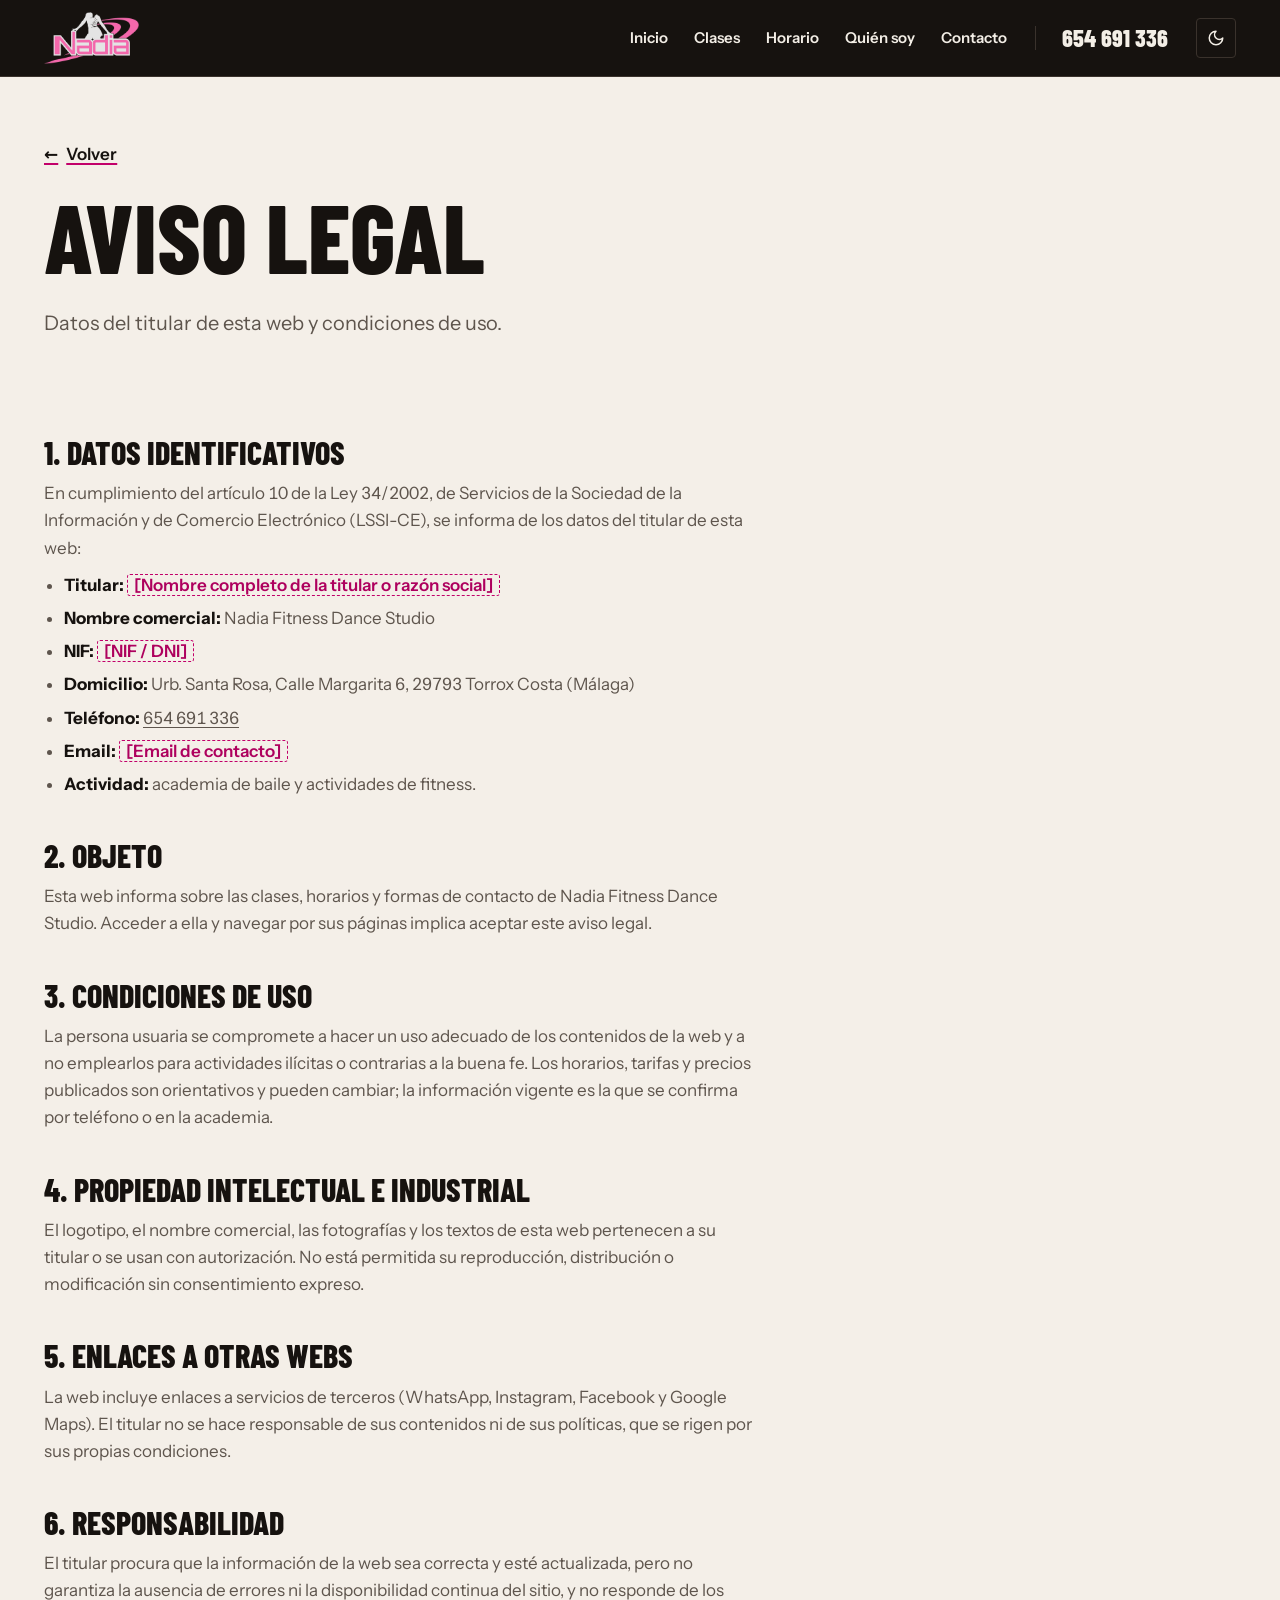
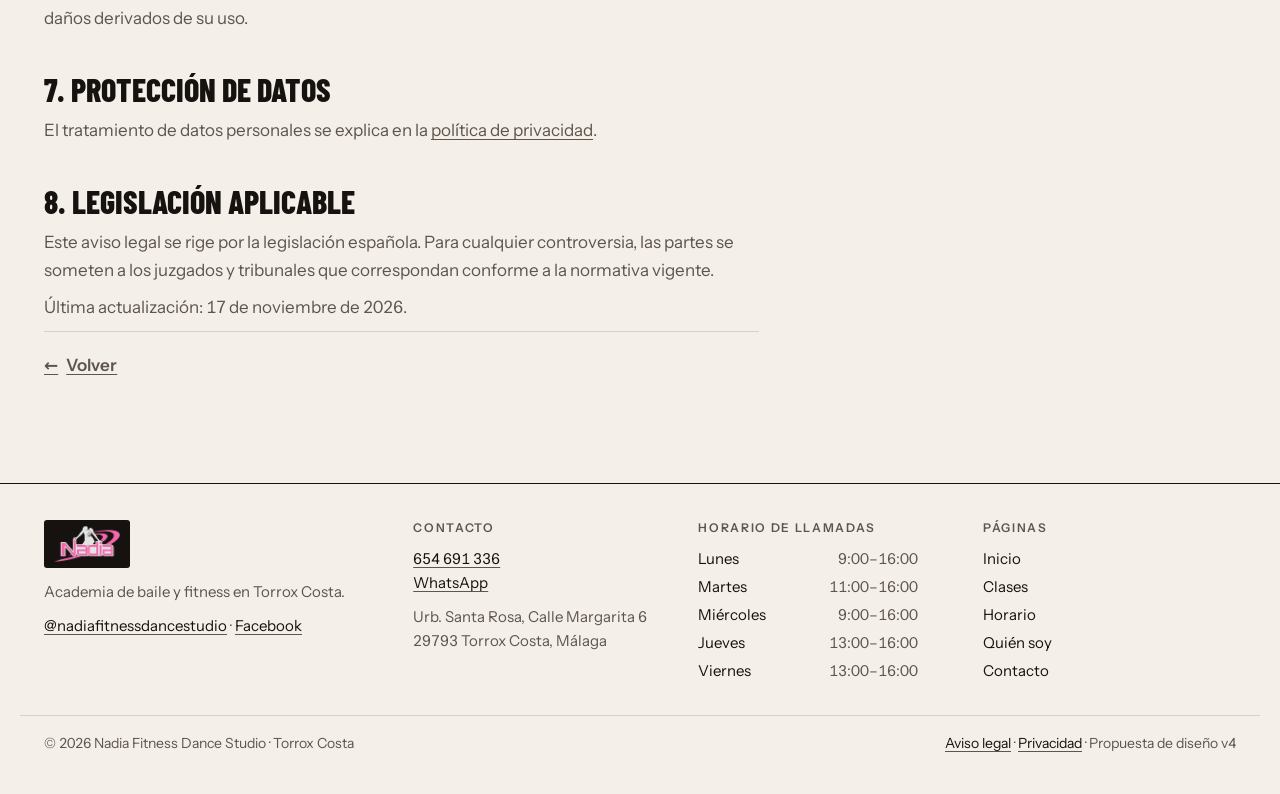
==== aviso-legal/index.html @ 23731dae "v4: consolidated design from everything learnt in v1-v3 - v2's programme direction + v1's brand ener" ====
<!doctype html>
<html lang="es">
<head>
<meta charset="utf-8">
<meta name="viewport" content="width=device-width, initial-scale=1">
<title>Aviso legal · Nadia Fitness Dance Studio</title>
<meta name="description" content="Datos del titular de esta web y condiciones de uso.">
<!-- Design proposal v4: remove this line when it replaces the live site -->
<meta name="robots" content="noindex">
<link rel="canonical" href="https://negimaru.github.io/nadia-fitness-v4/aviso-legal/">
<meta property="og:url" content="https://negimaru.github.io/nadia-fitness-v4/aviso-legal/">
<meta property="og:type" content="website">
<meta property="og:locale" content="es_ES">
<meta property="og:site_name" content="Nadia Fitness Dance Studio">
<meta property="og:title" content="Aviso legal · Nadia Fitness Dance Studio">
<meta property="og:description" content="Datos del titular de esta web y condiciones de uso.">
<meta property="og:image" content="https://negimaru.github.io/nadia-fitness-v4/assets/img/og-nadia-fitness.jpg">
<meta property="og:image:width" content="1200">
<meta property="og:image:height" content="630">
<meta property="og:image:alt" content="Logotipo de Nadia Fitness Dance Studio sobre bailarines">
<meta name="twitter:card" content="summary_large_image">
<meta name="theme-color" content="#16120F">
<link rel="icon" href="../assets/img/favicon.svg?v=2" type="image/svg+xml">
<link rel="apple-touch-icon" href="../assets/img/apple-touch-icon.png">
<link rel="manifest" href="../site.webmanifest">
<script>document.documentElement.classList.add("js");try{var t=localStorage.getItem("nf4-theme");if(t)document.documentElement.setAttribute("data-theme",t)}catch(e){}</script>
<link rel="preload" href="../assets/fonts/barlow-condensed-800-normal-latin.woff2" as="font" type="font/woff2" crossorigin>
<link rel="preload" href="../assets/fonts/instrument-sans-normal-latin.woff2" as="font" type="font/woff2" crossorigin>
<link rel="stylesheet" href="../assets/css/fonts.css?v=1">
<link rel="stylesheet" href="../assets/css/site.css?v=2">
<script type="application/ld+json">{"@context": "https://schema.org", "@type": "SportsActivityLocation", "name": "Nadia Fitness Dance Studio", "description": "Academia de baile y fitness en Torrox Costa: grupos de dance por niveles, Fitdance, PowerHIIT y Aquafitness.", "url": "https://negimaru.github.io/nadia-fitness-v4/", "telephone": "+34654691336", "image": "https://negimaru.github.io/nadia-fitness-v4/assets/img/og-nadia-fitness.jpg", "address": {"@type": "PostalAddress", "streetAddress": "Urb. Santa Rosa, Calle Margarita 6", "postalCode": "29793", "addressLocality": "Torrox Costa", "addressRegion": "Málaga", "addressCountry": "ES"}, "geo": {"@type": "GeoCoordinates", "latitude": 36.734952643097586, "longitude": -3.973681796403784}, "hasMap": "https://maps.app.goo.gl/jp69zpacG6Zni4Du5", "areaServed": ["Torrox", "Torrox Costa", "Nerja", "Algarrobo"], "sameAs": ["https://www.instagram.com/nadiafitnessdancestudio/", "https://www.facebook.com/profile.php?id=61571423443783"], "openingHoursSpecification": [{"@type": "OpeningHoursSpecification", "dayOfWeek": ["Monday", "Tuesday", "Wednesday", "Thursday", "Friday"], "opens": "09:30", "closes": "21:30"}], "makesOffer": [{"@type": "Offer", "itemOffered": {"@type": "Service", "name": "Grupo Dance Baby", "description": "Los más pequeños de la academia se inician en el baile jugando: ritmo, coordinación y sus primeras coreografías en grupo."}}, {"@type": "Offer", "itemOffered": {"@type": "Service", "name": "Grupo Dance Intermedio", "description": "Dos grupos, Intermedio 1 e Intermedio 2, para quien ya tiene base y quiere seguir progresando en técnica y coreografía."}}, {"@type": "Offer", "itemOffered": {"@type": "Service", "name": "Grupo Dance Avanzado", "description": "Coreografías más exigentes para quien ya domina la base y quiere ir un paso más allá."}}, {"@type": "Offer", "itemOffered": {"@type": "Service", "name": "WeDance Grupo Adulto", "description": "Baile en grupo para adultos. Aprende coreografías, muévete y pásalo bien sin necesidad de experiencia previa."}}, {"@type": "Offer", "itemOffered": {"@type": "Service", "name": "Fitdance", "description": "Clase dirigida que mezcla fitness y baile: cardio a ritmo de coreografía para sudar sin darte cuenta."}}, {"@type": "Offer", "itemOffered": {"@type": "Service", "name": "PowerHIIT", "description": "Entrenamiento funcional de alta intensidad por intervalos. Tienes grupo de mañana y de tarde para encajarlo en tu semana."}}, {"@type": "Offer", "itemOffered": {"@type": "Service", "name": "Aquafitness", "description": "Ejercicio en el agua, en piscina exterior: trabajo cardiovascular y de tono muscular con bajo impacto en las articulaciones."}}]}</script>
<script src="../assets/js/site.js?v=1" defer></script>
</head>
<body>
<a class="skip" href="#main">Saltar al contenido</a>
<header class="band">
<div class="wrap band-in">
<a class="brand" href="../"><img src="../assets/img/logo.png" alt="Nadia Fitness Dance Studio, inicio" width="110" height="60"></a>
<nav class="nav" aria-label="Principal">
<button class="burger" type="button" aria-expanded="false" aria-controls="menu" aria-label="Abrir menú"><span></span><span></span><span></span></button>
<ul id="menu"><li><a href="../"><span class="n n-blank" aria-hidden="true">00</span>Inicio</a></li><li><a href="../clases/"><span class="n" aria-hidden="true">01</span>Clases</a></li><li><a href="../horario/"><span class="n" aria-hidden="true">02</span>Horario</a></li><li><a href="../quien-soy/"><span class="n" aria-hidden="true">03</span>Quién soy</a></li><li><a href="../contacto/"><span class="n" aria-hidden="true">04</span>Contacto</a></li><li class="menu-phone"><a href="tel:+34654691336">654 691 336</a></li></ul>
</nav>
<a class="band-phone" href="tel:+34654691336">654 691 336</a>
<button class="theme" type="button" aria-label="Cambiar a modo oscuro"><svg class="i i-moon" viewBox="0 0 24 24" fill="none" stroke="currentColor" stroke-width="2" stroke-linecap="round" stroke-linejoin="round" aria-hidden="true"><path d="M12 3a6 6 0 0 0 9 9 9 9 0 1 1-9-9Z"/></svg><svg class="i i-sun" viewBox="0 0 24 24" fill="none" stroke="currentColor" stroke-width="2" stroke-linecap="round" stroke-linejoin="round" aria-hidden="true"><circle cx="12" cy="12" r="4"/><path d="M12 2v2M12 20v2M4.93 4.93l1.41 1.41M17.66 17.66l1.41 1.41M2 12h2M20 12h2M6.34 17.66l-1.41 1.41M19.07 4.93l-1.41 1.41"/></svg></button>
</div>
</header>
<main id="main">
<section class="page-hero wrap">
<p class="back"><a class="back-link" href="../" data-back><span aria-hidden="true">←</span> Volver</a></p>
<h1>Aviso legal</h1>
<p class="lead">Datos del titular de esta web y condiciones de uso.</p>
</section>
<section class="wrap sec-plain prose">
<h2>1. Datos identificativos</h2>
<p>En cumplimiento del artículo 10 de la Ley 34/2002, de Servicios de la Sociedad de la Información y de Comercio Electrónico (LSSI-CE), se informa de los datos del titular de esta web:</p>
<ul>
<li><b>Titular:</b> <mark class="ph-mark">[Nombre completo de la titular o razón social]</mark></li>
<li><b>Nombre comercial:</b> Nadia Fitness Dance Studio</li>
<li><b>NIF:</b> <mark class="ph-mark">[NIF / DNI]</mark></li>
<li><b>Domicilio:</b> Urb. Santa Rosa, Calle Margarita 6, 29793 Torrox Costa (Málaga)</li>
<li><b>Teléfono:</b> <a href="tel:+34654691336">654 691 336</a></li>
<li><b>Email:</b> <mark class="ph-mark">[Email de contacto]</mark></li>
<li><b>Actividad:</b> academia de baile y actividades de fitness.</li>
</ul>
<h2>2. Objeto</h2>
<p>Esta web informa sobre las clases, horarios y formas de contacto de Nadia Fitness Dance Studio. Acceder a ella y navegar por sus páginas implica aceptar este aviso legal.</p>
<h2>3. Condiciones de uso</h2>
<p>La persona usuaria se compromete a hacer un uso adecuado de los contenidos de la web y a no emplearlos para actividades ilícitas o contrarias a la buena fe. Los horarios, tarifas y precios publicados son orientativos y pueden cambiar; la información vigente es la que se confirma por teléfono o en la academia.</p>
<h2>4. Propiedad intelectual e industrial</h2>
<p>El logotipo, el nombre comercial, las fotografías y los textos de esta web pertenecen a su titular o se usan con autorización. No está permitida su reproducción, distribución o modificación sin consentimiento expreso.</p>
<h2>5. Enlaces a otras webs</h2>
<p>La web incluye enlaces a servicios de terceros (WhatsApp, Instagram, Facebook y Google Maps). El titular no se hace responsable de sus contenidos ni de sus políticas, que se rigen por sus propias condiciones.</p>
<h2>6. Responsabilidad</h2>
<p>El titular procura que la información de la web sea correcta y esté actualizada, pero no garantiza la ausencia de errores ni la disponibilidad continua del sitio, y no responde de los daños derivados de su uso.</p>
<h2>7. Protección de datos</h2>
<p>El tratamiento de datos personales se explica en la <a href="../privacidad/">política de privacidad</a>.</p>
<h2>8. Legislación aplicable</h2>
<p>Este aviso legal se rige por la legislación española. Para cualquier controversia, las partes se someten a los juzgados y tribunales que correspondan conforme a la normativa vigente.</p>
<p class="small">Última actualización: 17 de noviembre de 2026.</p>
<p class="back back-end"><a class="back-link" href="../" data-back><span aria-hidden="true">←</span> Volver</a></p>
</section>
</main>
<footer class="foot">
<div class="wrap foot-grid">
<div><img class="foot-logo" src="../assets/img/logo.png" alt="" width="110" height="60" loading="lazy">
<p>Academia de baile y fitness en Torrox Costa.</p>
<p><a href="https://www.instagram.com/nadiafitnessdancestudio/" target="_blank" rel="noopener">@nadiafitnessdancestudio<span class="sr-only"> (se abre en otra pestaña)</span></a> · <a href="https://www.facebook.com/profile.php?id=61571423443783" target="_blank" rel="noopener">Facebook<span class="sr-only"> (se abre en otra pestaña)</span></a></p></div>
<div><h2 class="label">Contacto</h2><p><a href="tel:+34654691336">654 691 336</a><br><a href="https://wa.me/34654691336?text=%C2%A1Hola%21%20Quiero%20informaci%C3%B3n%20sobre%20las%20clases." target="_blank" rel="noopener">WhatsApp<span class="sr-only"> (se abre en otra pestaña)</span></a></p>
<p>Urb. Santa Rosa, Calle Margarita 6<br>29793 Torrox Costa, Málaga</p></div>
<div><h2 class="label">Horario de llamadas</h2><ul class="foot-calls"><li><span>Lunes</span><span>9:00–16:00</span></li><li><span>Martes</span><span>11:00–16:00</span></li><li><span>Miércoles</span><span>9:00–16:00</span></li><li><span>Jueves</span><span>13:00–16:00</span></li><li><span>Viernes</span><span>13:00–16:00</span></li></ul></div>
<div><h2 class="label">Páginas</h2><ul class="foot-pages"><li><a href="../">Inicio</a></li><li><a href="../clases/">Clases</a></li><li><a href="../horario/">Horario</a></li><li><a href="../quien-soy/">Quién soy</a></li><li><a href="../contacto/">Contacto</a></li></ul></div>
</div>
<div class="wrap foot-legal"><p>© <span id="year">2026</span> Nadia Fitness Dance Studio · Torrox Costa</p>
<p><a href="../aviso-legal/">Aviso legal</a> · <a href="../privacidad/">Privacidad</a> · Propuesta de diseño v4</p></div>
<nav class="callbar" aria-label="Contacto rápido"><a class="callbar-call" href="tel:+34654691336"><svg class="i" viewBox="0 0 24 24" fill="none" stroke="currentColor" stroke-width="2" stroke-linecap="round" stroke-linejoin="round" aria-hidden="true"><path d="M22 16.92v3a2 2 0 0 1-2.18 2 19.79 19.79 0 0 1-8.63-3.07 19.5 19.5 0 0 1-6-6 19.79 19.79 0 0 1-3.07-8.67A2 2 0 0 1 4.11 2h3a2 2 0 0 1 2 1.72 12.84 12.84 0 0 0 .7 2.81 2 2 0 0 1-.45 2.11L8.09 9.91a16 16 0 0 0 6 6l1.27-1.27a2 2 0 0 1 2.11-.45 12.84 12.84 0 0 0 2.81.7A2 2 0 0 1 22 16.92z"/></svg>Llamar</a><a class="callbar-wa" href="https://wa.me/34654691336?text=%C2%A1Hola%21%20Quiero%20informaci%C3%B3n%20sobre%20las%20clases." target="_blank" rel="noopener"><svg class="i" viewBox="0 0 24 24" fill="none" stroke="currentColor" stroke-width="2" stroke-linecap="round" stroke-linejoin="round" aria-hidden="true"><path d="M7.9 20A9 9 0 1 0 4 16.1L2 22Z"/></svg>WhatsApp<span class="sr-only"> (se abre en otra pestaña)</span></a></nav>
</footer>
<script type="application/json" id="nf-data">{"days": ["Lunes", "Martes", "Miércoles", "Jueves", "Viernes"], "callHours": [{"day": 0, "from": "9:00", "to": "16:00"}, {"day": 1, "from": "11:00", "to": "16:00"}, {"day": 2, "from": "9:00", "to": "16:00"}, {"day": 3, "from": "13:00", "to": "16:00"}, {"day": 4, "from": "13:00", "to": "16:00"}], "whatsapp": "https://wa.me/34654691336?text=%C2%A1Hola%21%20Quiero%20informaci%C3%B3n%20sobre%20las%20clases.", "sessions": [{"day": 1, "start": "9:30", "end": "10:30", "name": "PowerHIIT", "note": "Entrenamiento funcional", "type": "fit"}, {"day": 3, "start": "9:30", "end": "10:30", "name": "PowerHIIT", "note": "Entrenamiento funcional", "type": "fit"}, {"day": 4, "start": "9:30", "end": "10:30", "name": "PowerHIIT", "note": "Entrenamiento funcional", "type": "fit"}, {"day": 3, "start": "12:00", "end": "13:00", "name": "Aquafitness", "note": "", "type": "fit"}, {"day": 4, "start": "12:00", "end": "13:00", "name": "Aquafitness", "note": "", "type": "fit"}, {"day": 0, "start": "16:30", "end": "17:30", "name": "Grupo Dance Intermedio 1", "note": "", "type": "dance"}, {"day": 1, "start": "16:30", "end": "17:30", "name": "Grupo Dance Baby", "note": "", "type": "dance"}, {"day": 2, "start": "16:30", "end": "17:30", "name": "Grupo Dance Intermedio 1", "note": "", "type": "dance"}, {"day": 3, "start": "16:30", "end": "17:30", "name": "Grupo Dance Baby", "note": "", "type": "dance"}, {"day": 4, "start": "16:30", "end": "17:30", "name": "Grupo Dance Avanzado", "note": "", "type": "dance"}, {"day": 0, "start": "17:30", "end": "18:30", "name": "Grupo Dance Intermedio 2", "note": "", "type": "dance"}, {"day": 1, "start": "17:30", "end": "18:30", "name": "Grupo Dance Avanzado", "note": "", "type": "dance"}, {"day": 2, "start": "17:30", "end": "18:30", "name": "Grupo Dance Intermedio 2", "note": "", "type": "dance"}, {"day": 4, "start": "17:30", "end": "18:30", "name": "WeDance Grupo Adulto", "note": "", "type": "dance"}, {"day": 0, "start": "19:00", "end": "20:00", "name": "Aquafitness", "note": "", "type": "fit"}, {"day": 1, "start": "19:30", "end": "20:30", "name": "PowerHIIT", "note": "Entrenamiento funcional", "type": "fit"}, {"day": 2, "start": "19:00", "end": "20:00", "name": "Aquafitness", "note": "", "type": "fit"}, {"day": 3, "start": "19:30", "end": "20:30", "name": "PowerHIIT", "note": "Entrenamiento funcional", "type": "fit"}, {"day": 0, "start": "20:00", "end": "21:00", "name": "Aquafitness", "note": "", "type": "fit"}, {"day": 1, "start": "20:30", "end": "21:30", "name": "Fitdance", "note": "Clase dirigida", "type": "fit"}, {"day": 2, "start": "20:00", "end": "21:00", "name": "Aquafitness", "note": "", "type": "fit"}, {"day": 3, "start": "20:30", "end": "21:30", "name": "Fitdance", "note": "Clase dirigida", "type": "fit"}]}</script>
</body>
</html>
---- assets/css/fonts.css ----
/* Self-hosted fonts (SIL Open Font License 1.1): Barlow Condensed 800 (display), Instrument Sans (text). */
/* latin-ext */
@font-face {
  font-family: 'Barlow Condensed';
  font-style: italic;
  font-weight: 800;
  font-display: swap;
  src: url(../fonts/barlow-condensed-800-italic-latin-ext.woff2) format('woff2');
  unicode-range: U+0100-02BA, U+02BD-02C5, U+02C7-02CC, U+02CE-02D7, U+02DD-02FF, U+0304, U+0308, U+0329, U+1D00-1DBF, U+1E00-1E9F, U+1EF2-1EFF, U+2020, U+20A0-20AB, U+20AD-20C4, U+2113, U+2C60-2C7F, U+A720-A7FF;
}
/* latin */
@font-face {
  font-family: 'Barlow Condensed';
  font-style: italic;
  font-weight: 800;
  font-display: swap;
  src: url(../fonts/barlow-condensed-800-italic-latin.woff2) format('woff2');
  unicode-range: U+0000-00FF, U+0131, U+0152-0153, U+02BB-02BC, U+02C6, U+02DA, U+02DC, U+0304, U+0308, U+0329, U+2000-206F, U+20AC, U+2122, U+2191, U+2193, U+2212, U+2215, U+FEFF, U+FFFD;
}
/* latin-ext */
@font-face {
  font-family: 'Barlow Condensed';
  font-style: normal;
  font-weight: 800;
  font-display: swap;
  src: url(../fonts/barlow-condensed-800-normal-latin-ext.woff2) format('woff2');
  unicode-range: U+0100-02BA, U+02BD-02C5, U+02C7-02CC, U+02CE-02D7, U+02DD-02FF, U+0304, U+0308, U+0329, U+1D00-1DBF, U+1E00-1E9F, U+1EF2-1EFF, U+2020, U+20A0-20AB, U+20AD-20C4, U+2113, U+2C60-2C7F, U+A720-A7FF;
}
/* latin */
@font-face {
  font-family: 'Barlow Condensed';
  font-style: normal;
  font-weight: 800;
  font-display: swap;
  src: url(../fonts/barlow-condensed-800-normal-latin.woff2) format('woff2');
  unicode-range: U+0000-00FF, U+0131, U+0152-0153, U+02BB-02BC, U+02C6, U+02DA, U+02DC, U+0304, U+0308, U+0329, U+2000-206F, U+20AC, U+2122, U+2191, U+2193, U+2212, U+2215, U+FEFF, U+FFFD;
}
/* latin-ext */
@font-face {
  font-family: 'Instrument Sans';
  font-style: normal;
  font-weight: 400 700;
  font-stretch: 100%;
  font-display: swap;
  src: url(../fonts/instrument-sans-normal-latin-ext.woff2) format('woff2');
  unicode-range: U+0100-02BA, U+02BD-02C5, U+02C7-02CC, U+02CE-02D7, U+02DD-02FF, U+0304, U+0308, U+0329, U+1D00-1DBF, U+1E00-1E9F, U+1EF2-1EFF, U+2020, U+20A0-20AB, U+20AD-20C4, U+2113, U+2C60-2C7F, U+A720-A7FF;
}
/* latin */
@font-face {
  font-family: 'Instrument Sans';
  font-style: normal;
  font-weight: 400 700;
  font-stretch: 100%;
  font-display: swap;
  src: url(../fonts/instrument-sans-normal-latin.woff2) format('woff2');
  unicode-range: U+0000-00FF, U+0131, U+0152-0153, U+02BB-02BC, U+02C6, U+02DA, U+02DC, U+0304, U+0308, U+0329, U+2000-206F, U+20AC, U+2122, U+2191, U+2193, U+2212, U+2215, U+FEFF, U+FFFD;
}
---- assets/css/site.css ----
/* Nadia Fitness Dance Studio — v4. Read DESIGN.md first; use only these tokens. */

:root {
  --paper: #F4EFE8; --ink: #16120F; --muted: #5E554D; --rule: #D9D1C5;
  --pink: #C2006A; --pink-text: #AE005E; --on-pink: #FFFFFF;
  --band: #16120F; --band-ink: #F3EEE6; --band-pink: #FF5AA8; --band-rule: #3A322C;
  --ok: #2F8F4E;
  --display: "Barlow Condensed", "Arial Narrow", sans-serif;
  --text: "Instrument Sans", system-ui, sans-serif;
  --wrap: 1240px; --gutter: 24px; --sec: 104px; --measure: 65ch;
  --map-filter: grayscale(.2);
  color-scheme: light;
}
@media (prefers-color-scheme: dark) {
  :root:not([data-theme="light"]) {
    --paper: #17130F; --ink: #F3EEE6; --muted: #A89E93; --rule: #3A322C;
    --pink: #FF5AA8; --pink-text: #FF5AA8; --on-pink: #17130F;
    --map-filter: invert(.9) hue-rotate(180deg) saturate(.55) brightness(.95);
    color-scheme: dark;
  }
}
:root[data-theme="dark"] {
  --paper: #17130F; --ink: #F3EEE6; --muted: #A89E93; --rule: #3A322C;
  --pink: #FF5AA8; --pink-text: #FF5AA8; --on-pink: #17130F;
  --map-filter: invert(.9) hue-rotate(180deg) saturate(.55) brightness(.95);
  color-scheme: dark;
}

/* ---------- Base ---------- */
*, *::before, *::after { box-sizing: border-box; }
html { scroll-behavior: smooth; scroll-padding-top: 96px; }
body { margin: 0; background: var(--paper); color: var(--ink); font: 400 17px/1.6 var(--text); font-variant-numeric: tabular-nums; -webkit-font-smoothing: antialiased; }
img { max-width: 100%; height: auto; display: block; }
a { color: inherit; text-decoration-thickness: 1px; text-underline-offset: 3px; }
a:hover { color: var(--pink-text); }
:focus-visible { outline: 2px solid var(--pink); outline-offset: 3px; }
h1, h2, h3, h4, p { margin: 0; }
h1, h2, h3, h4 { font-weight: 800; }
ul, ol { margin: 0; padding: 0; list-style: none; }
.sr-only { position: absolute; width: 1px; height: 1px; overflow: hidden; clip: rect(0 0 0 0); white-space: nowrap; }
.skip { position: absolute; left: -9999px; }
.skip:focus { left: 16px; top: 16px; z-index: 50; background: var(--pink); color: var(--on-pink); padding: 10px 14px; }
@media (prefers-reduced-motion: reduce) { html { scroll-behavior: auto; } *, *::before { animation: none !important; transition: none !important; } }
.wrap { max-width: var(--wrap); margin: 0 auto; padding: 0 var(--gutter); }
.i { width: 20px; height: 20px; flex: none; }
.label { font: 600 12px/1.4 var(--text); letter-spacing: .14em; text-transform: uppercase; color: var(--muted); }
.dot { display: inline-block; width: 10px; height: 10px; border-radius: 50%; flex: none; }
.dot-dance { background: var(--pink); }
.dot-fit { box-shadow: inset 0 0 0 2px var(--ink); }   /* ring, not only a colour (rule 9) */
.legend { display: flex; gap: 18px; font-weight: 600; font-size: 15px; }
.legend > span { display: inline-flex; align-items: center; gap: 8px; }

/* ---------- Buttons: one pill (Llamar), the rest rectangular ---------- */
.btn-primary, .btn { display: inline-flex; align-items: center; justify-content: center; gap: 10px; min-height: 48px; padding: 0 22px; font: 800 20px/1 var(--display); text-transform: uppercase; letter-spacing: .02em; text-decoration: none; cursor: pointer; }
.btn-primary { background: var(--pink); color: var(--on-pink); border: 0; border-radius: 999px; }
.btn-primary:hover { color: var(--on-pink); filter: brightness(.92); }
.btn { background: transparent; color: var(--ink); border: 2px solid var(--ink); border-radius: 4px; }
.btn:hover { background: var(--ink); color: var(--paper); }
.link-cta { display: inline-flex; gap: 8px; font-weight: 600; font-size: 17px; text-decoration: underline; text-decoration-color: var(--pink); text-decoration-thickness: 2px; }
.link-quiet { text-decoration-color: var(--rule); }

/* ---------- Header band (always dark: the logo is drawn for black) ---------- */
.band { position: sticky; top: 0; z-index: 20; background: var(--band); color: var(--band-ink); border-bottom: 1px solid var(--band-rule); }
.band :focus-visible { outline-color: var(--band-pink); }
.band-in { display: flex; align-items: center; gap: 28px; height: 76px; }
.brand img { height: 52px; width: auto; }
.nav { margin-left: auto; }
.nav ul { display: flex; gap: 26px; }
.nav a { color: var(--band-ink); text-decoration: none; font-weight: 600; font-size: 15px; padding: 6px 0; border-bottom: 2px solid transparent; }
.nav a:hover { color: var(--band-pink); }
.nav a[aria-current="page"] { color: var(--band-pink); border-bottom-color: var(--band-pink); }
.n, .menu-phone, .burger { display: none; }
.band-phone { color: var(--band-ink); text-decoration: none; font: 800 24px/1 var(--display); padding-left: 26px; border-left: 1px solid var(--band-rule); }
.band-phone:hover { color: var(--band-pink); }
.theme { width: 40px; height: 40px; display: grid; place-items: center; flex: none; background: transparent; color: var(--band-ink); border: 1px solid var(--band-rule); border-radius: 4px; cursor: pointer; }
.theme:hover { border-color: var(--band-ink); }
.theme svg { width: 18px; height: 18px; }
.theme .i-sun, [data-theme="dark"] .theme .i-moon { display: none; }
[data-theme="dark"] .theme .i-sun { display: block; }
html:not(.js) .theme { display: none; }

/* ---------- Hero: headline left, live board right ---------- */
.hero { display: grid; grid-template-columns: minmax(0, 7fr) minmax(0, 5fr); gap: 64px; align-items: end; padding-top: 80px; padding-bottom: 56px; }
.hero h1 { font: 800 104px/1.04 var(--display); text-transform: uppercase; letter-spacing: -.005em; }
h1 em, .page-hero h1 em { font-style: italic; color: var(--pink); }   /* one italic accent word, like the logo */
.lead { font-size: 20px; line-height: 1.55; color: var(--muted); max-width: 46ch; margin-top: 22px; }
.hero-actions { display: flex; flex-wrap: wrap; align-items: center; gap: 24px; margin-top: 32px; }

.today { border-top: 4px solid var(--pink); padding-top: 18px; }
.today .label { display: flex; align-items: center; gap: 8px; color: var(--pink-text); }
.live { width: 8px; height: 8px; border-radius: 50%; background: var(--pink); animation: pulse 2s ease-in-out 2; }   /* stops after 4s (rule 14) */
@keyframes pulse { 50% { opacity: .25; } }
.today-date { font: 800 44px/1.08 var(--display); text-transform: uppercase; margin: 10px 0 12px; }
.today-fallback { color: var(--muted); }
.today-list li { display: grid; grid-template-columns: 112px minmax(0, 1fr) auto; gap: 12px; align-items: baseline; padding: 11px 0 11px 12px; border-top: 1px solid var(--rule); border-left: 3px solid var(--pink); }
.today-list li.tt-fit { border-left-style: dashed; border-left-color: var(--ink); }
.today-list time { font-weight: 600; white-space: nowrap; }
.today-list .t-name { font-weight: 600; }
.today-list .t-note { display: block; font-size: 14px; color: var(--muted); font-weight: 400; }
.today-list .t-state { font: 600 11px/1 var(--text); letter-spacing: .12em; text-transform: uppercase; padding: 5px 8px; border: 1px solid var(--ink); border-radius: 3px; }
.today-list li.is-now .t-state { background: var(--pink); border-color: var(--pink); color: var(--on-pink); }
.today-list li.is-past { color: var(--muted); }
.today-foot { margin-top: 12px; border-top: 1px solid var(--rule); padding-top: 12px; font-weight: 600; }

.banner { margin: 0 auto var(--sec); }
.banner-img { width: 100%; aspect-ratio: 16 / 5; object-fit: cover; object-position: 50% 40%; border-radius: 4px; }

/* ---------- Numbered sections ---------- */
.sec { display: grid; grid-template-columns: minmax(0, 3fr) minmax(0, 9fr); gap: var(--gutter); padding-top: 28px; padding-bottom: var(--sec); position: relative; }
.sec::before { content: ""; position: absolute; left: var(--gutter); right: var(--gutter); top: 0; border-top: 1px solid var(--ink); }
.sec-label { position: sticky; top: 104px; align-self: start; display: grid; gap: 12px; padding-right: 24px; }
.sec-num { display: block; width: max-content; font: 800 20px/1 var(--display); color: var(--pink-text); padding-bottom: 6px; border-bottom: 3px solid var(--pink); }
.sec-label h2 { font: 800 72px/1.04 var(--display); text-transform: uppercase; }
.sec-label p { color: var(--muted); font-size: 15px; max-width: 28ch; }
.sec-label .legend { color: var(--ink); }

/* Classes: two ruled lists (rule 8) */
.cl-group + .cl-group { margin-top: 40px; }
.cl-group-title { display: flex; align-items: center; gap: 10px; font: 800 30px/1.1 var(--display); text-transform: uppercase; padding-bottom: 10px; border-bottom: 2px solid var(--ink); }
.cl-group-title .count { margin-left: auto; font: 600 14px/1 var(--text); text-transform: none; color: var(--muted); }
.cl-row { display: grid; grid-template-columns: 44px minmax(0, 1fr) minmax(0, 280px); gap: 20px; align-items: start; padding: 20px 0; border-bottom: 1px solid var(--rule); }
.cl-num { font-weight: 600; color: var(--muted); padding-top: 8px; }
.cl-name { font: 800 36px/1.08 var(--display); text-transform: uppercase; display: flex; align-items: center; gap: 12px; }
.cl-name a { text-decoration: none; }
.cl-row:hover .cl-name a { color: var(--pink-text); }
.cl-desc { color: var(--muted); margin-top: 6px; max-width: 52ch; font-size: 16px; }
.cl-meta { padding-top: 6px; }
.cl-aud { font: 600 12px/1.4 var(--text); letter-spacing: .1em; text-transform: uppercase; color: var(--pink-text); }
.cl-when { display: grid; gap: 2px; margin-top: 6px; font-size: 15px; font-weight: 600; }

/* Class detail page */
.cd-list { padding-bottom: var(--sec); }
.cd-list .cl-group { margin-top: 48px; }
.cd-list .cl-group-title { font-size: 44px; }
.cd { display: grid; grid-template-columns: 44px minmax(0, 1fr) minmax(0, 400px); gap: 28px; align-items: start; padding: 36px 0; border-bottom: 1px solid var(--rule); scroll-margin-top: 96px; }
.cd-name { font: 800 52px/1.06 var(--display); text-transform: uppercase; display: flex; align-items: center; gap: 14px; margin: 8px 0 12px; }
.cd-desc { color: var(--muted); max-width: var(--measure); }
.cd .cl-when { margin-top: 16px; }
.cd-actions { display: flex; flex-wrap: wrap; gap: 24px; margin-top: 20px; }
.cl-photo { width: 100%; aspect-ratio: 8 / 5; object-fit: cover; object-position: 50% 25%; border-radius: 4px; }
.cl-photo.is-placeholder { border: 1px solid var(--rule); }

/* Timetable */
.filters { display: none; }
.js .filters { display: flex; flex-wrap: wrap; gap: 6px; margin-bottom: 20px; }
.filter { appearance: none; cursor: pointer; display: inline-flex; align-items: center; gap: 8px; padding: 7px 12px; background: transparent; color: var(--ink); border: 1px solid var(--rule); border-radius: 3px; font: 600 14px/1 var(--text); }
.filter::before { content: ""; width: 8px; height: 8px; border-radius: 50%; background: var(--muted); }
.filter.f-dance::before { background: var(--pink); }
.filter.f-fit::before { background: transparent; box-shadow: inset 0 0 0 2px var(--ink); }
.filter:hover { border-color: var(--ink); }
.filter[aria-pressed="true"] { background: var(--ink); color: var(--paper); border-color: var(--ink); }
.filter[aria-pressed="true"].f-fit::before { box-shadow: inset 0 0 0 2px var(--paper); }
.tt { width: 100%; border-collapse: collapse; table-layout: fixed; }
.tt thead th { font: 800 26px/1.1 var(--display); text-transform: uppercase; text-align: left; padding: 0 12px 14px; border-bottom: 2px solid var(--ink); }
.tt thead td { width: 104px; border-bottom: 2px solid var(--ink); }
.tt tbody th { text-align: left; vertical-align: top; font: 600 12px/1.4 var(--text); letter-spacing: .12em; text-transform: uppercase; color: var(--muted); padding: 16px 12px 16px 0; }
.tt td { vertical-align: top; padding: 14px 12px; border-bottom: 1px solid var(--rule); border-left: 1px solid var(--rule); }
.tt ul, .tt-day ul { display: grid; gap: 10px; }
.tt-item { font-size: 14px; line-height: 1.35; font-weight: 600; padding-left: 12px; border-left: 3px solid var(--pink); transition: opacity .15s; }
.tt-item.tt-fit { border-left-color: var(--ink); border-left-style: dashed; }   /* rule 9 */
.tt-item time { display: block; font-weight: 500; color: var(--muted); font-size: 13px; }
.tt-item small { display: block; font-weight: 400; color: var(--muted); font-size: 12px; }
.timetable.is-filtering .tt-item:not(.is-on) { opacity: .2; }
.tt-tabs, .tt-days { display: none; }
.sec-plain { padding-top: 48px; padding-bottom: var(--sec); }

/* Nadia */
.nadia { display: grid; grid-template-columns: minmax(0, 4fr) minmax(0, 5fr); gap: 48px; align-items: start; }
.nadia-photo { width: 100%; aspect-ratio: 4 / 5; object-fit: cover; object-position: 50% 20%; border-radius: 4px; }
.nadia .big { font-size: 26px; line-height: 1.4; margin-bottom: 18px; }
.nadia p:not(.big):not(.rating) { color: var(--muted); }
.nadia > div > p + p { margin-top: 14px; }
.rating { margin-top: 24px; padding-top: 16px; border-top: 1px solid var(--rule); }
.rating a { text-decoration: none; }
.rating b { font: 800 36px/1 var(--display); margin-right: 6px; }
.stars { color: var(--pink); letter-spacing: 2px; }
.nadia-sub { margin-top: 36px; }
.plain-list li { display: flex; justify-content: space-between; gap: 16px; padding: 10px 0; border-top: 1px solid var(--rule); }
.plain-list a { font-weight: 600; }
.plain-list span { color: var(--muted); font-size: 15px; text-align: right; }
.notfound { max-width: 560px; }

/* Steps */
.steps { counter-reset: s; display: grid; grid-template-columns: repeat(3, minmax(0, 1fr)); gap: 24px; }
.steps li { counter-increment: s; border-top: 1px solid var(--rule); padding-top: 14px; color: var(--muted); }
.steps li::before { content: "0" counter(s); display: block; font: 800 22px/1 var(--display); color: var(--pink-text); margin-bottom: 8px; }
.steps b { color: var(--ink); }

/* ---------- The pink phone block: the one big pink area (rule 2) ---------- */
.phone-block { background: var(--pink); color: var(--on-pink); padding: 64px 0; }
.phone-block a { color: var(--on-pink); }
.phone-block :focus-visible { outline-color: var(--on-pink); }
.phone-in { display: grid; grid-template-columns: minmax(0, 7fr) minmax(0, 5fr); gap: 48px; align-items: end; }
.phone-title { font: 800 40px/1.06 var(--display); text-transform: uppercase; }
.phone-xl { display: block; font: 800 clamp(64px, 11vw, 156px)/.95 var(--display); text-decoration: none; margin: 10px 0 14px; letter-spacing: -.005em; }
.phone-xl:hover { color: var(--on-pink); text-decoration: underline; text-decoration-thickness: 4px; }
.phone-block .label { color: var(--on-pink); opacity: .9; margin-bottom: 8px; }
.calls { width: 100%; border-collapse: collapse; max-width: 360px; }
.calls th, .calls td { text-align: left; padding: 7px 0; border-bottom: 1px solid currentColor; font-weight: 400; }
.calls th { font-weight: 600; }
.phone-side p { margin-top: 18px; }
.btn-on-pink { border-color: var(--on-pink); color: var(--on-pink); }
.btn-on-pink:hover { background: var(--on-pink); color: var(--pink); }
.call-status { display: flex; align-items: center; gap: 10px; font-weight: 600; max-width: 60ch; }
.call-status:empty { display: none; }
.call-status::before { content: ""; width: 12px; height: 12px; border-radius: 50%; border: 2px solid currentColor; flex: none; }
.call-status.is-open::before { background: currentColor; }   /* filled = open, ring = closed (shape, not colour) */

/* ---------- Inner pages ---------- */
.page-hero { padding-top: 64px; padding-bottom: 48px; }
.page-hero h1 { font: 800 96px/1.04 var(--display); text-transform: uppercase; margin: 14px 0 0; max-width: 16ch; }
.page-hero .legend { margin-top: 20px; }
.page-hero-split { display: grid; grid-template-columns: minmax(0, 7fr) minmax(0, 5fr); gap: 64px; align-items: end; }
.print-btn, .print-only { display: none; }
.js .print-btn { display: inline-flex; }
.print-row { margin-top: 24px; }

/* Contact */
.contact { display: grid; grid-template-columns: minmax(0, 1fr) minmax(0, 1fr); gap: 56px; align-items: start; }
.form-title { font: 800 34px/1.06 var(--display); text-transform: uppercase; margin-bottom: 18px; }
.form { display: grid; gap: 14px; align-content: start; }
.field { display: grid; gap: 4px; min-width: 0; }
.field label { font-weight: 600; font-size: 15px; }
.opt { font-weight: 400; color: var(--muted); }
.field input, .field select, .field textarea { width: 100%; min-width: 0; min-height: 46px; padding: 8px 12px; background: transparent; color: var(--ink); border: 1px solid var(--muted); border-radius: 3px; font: 400 16px/1.4 var(--text); }
.field select option { color: #16120F; }
.field input:focus, .field select:focus, .field textarea:focus { border-color: var(--ink); outline: 2px solid var(--pink); outline-offset: 1px; }
.field input[aria-invalid="true"] { border: 2px solid var(--pink); }
.field-error { font-weight: 600; font-size: 14px; color: var(--pink-text); }
.form .btn { justify-self: start; }
.note { font-size: 14px; color: var(--muted); }
address { font-style: normal; margin-bottom: 16px; }
.map { position: relative; margin: 0 0 32px; aspect-ratio: 16 / 9; border-radius: 4px; overflow: hidden; border: 1px solid var(--rule); }
.map a { position: absolute; inset: 0; text-decoration: none; }
.map img { width: 100%; height: 100%; object-fit: cover; filter: var(--map-filter); }
.map-pin { position: absolute; left: 50%; top: 50%; width: 22px; height: 22px; margin: -22px 0 0 -11px; background: var(--pink); border: 3px solid #fff; border-radius: 50% 50% 50% 0; transform: rotate(-45deg); }
.map-go { position: absolute; right: 12px; bottom: 12px; background: var(--band); color: var(--band-ink); padding: 8px 14px; font-weight: 600; border-radius: 3px; }
.map figcaption { position: absolute; left: 0; bottom: 0; font-size: 11px; padding: 2px 8px; background: rgba(255, 255, 255, .85); color: #333; }
.where .steps { grid-template-columns: minmax(0, 1fr); gap: 12px; }

/* Legal */
.back { margin-bottom: 18px; }
.back-end { margin: 48px 0 0; padding-top: 20px; border-top: 1px solid var(--rule); }
.back-link { display: inline-flex; gap: 8px; font-weight: 600; text-decoration: underline; text-decoration-color: var(--pink); text-decoration-thickness: 2px; }
.prose > * { max-width: var(--measure); }
.prose h2 { font: 800 32px/1.1 var(--display); text-transform: uppercase; margin: 40px 0 10px; }
.prose h2:first-child { margin-top: 0; }
.prose p, .prose li { color: var(--muted); }
.prose p + p { margin-top: 10px; }
.prose b { color: var(--ink); }
.prose ul { list-style: disc; padding-left: 20px; display: grid; gap: 6px; margin-top: 10px; }
.prose a { text-decoration: underline; }
.ph-mark { background: transparent; color: var(--pink-text); border: 1px dashed var(--pink); border-radius: 3px; padding: 0 6px; font-weight: 600; }

/* ---------- Footer ---------- */
.foot { border-top: 1px solid var(--ink); font-size: 15px; color: var(--muted); }
.foot-grid { display: grid; grid-template-columns: minmax(0, 4fr) repeat(3, minmax(0, 3fr)); gap: 32px; padding-top: 36px; padding-bottom: 32px; }
.foot-grid .label { margin-bottom: 10px; }
.foot-grid p + p { margin-top: 10px; }
.foot-logo { height: 48px; width: auto; background: var(--band); padding: 6px 10px; border-radius: 3px; margin-bottom: 12px; }
.foot a { color: var(--ink); }
.foot p a { text-decoration: underline; text-decoration-color: var(--muted); }   /* rule 10 */
.foot-pages a { text-decoration: none; }
.foot-calls, .foot-pages { display: grid; gap: 4px; }
.foot-calls li { display: flex; justify-content: space-between; gap: 12px; max-width: 220px; }
.foot-calls li span:first-child { color: var(--ink); }
.foot-legal { display: flex; flex-wrap: wrap; justify-content: space-between; gap: 8px 24px; padding-top: 16px; padding-bottom: 40px; border-top: 1px solid var(--rule); font-size: 14px; }
.callbar { display: none; }

/* ---------- Tablet ---------- */
@media (max-width: 1100px) {
  .band-phone { display: none; }
  .foot-grid { grid-template-columns: minmax(0, 1fr) minmax(0, 1fr); }
}

/* ---------- Mobile ---------- */
@media (max-width: 860px) {
  :root { --gutter: 16px; --sec: 64px; }
  html { scroll-padding-top: 76px; scroll-padding-bottom: calc(88px + env(safe-area-inset-bottom)); }   /* rule 11 */
  .band-in { height: 64px; gap: 10px; }
  .brand img { height: 42px; }
  .js .burger { display: grid; align-content: center; gap: 5px; width: 44px; height: 44px; padding: 0 11px; background: transparent; border: 1px solid var(--band-rule); border-radius: 4px; cursor: pointer; }
  .burger span { display: block; height: 2px; background: var(--band-ink); transition: transform .2s, opacity .2s; }
  .burger[aria-expanded="true"] span:nth-child(1) { transform: translateY(7px) rotate(45deg); }
  .burger[aria-expanded="true"] span:nth-child(2) { opacity: 0; }
  .burger[aria-expanded="true"] span:nth-child(3) { transform: translateY(-7px) rotate(-45deg); }
  .theme { width: 44px; height: 44px; }
  .js .nav ul { display: none; }
  .js .nav ul.is-open { display: block; position: absolute; top: 64px; left: 0; right: 0; max-height: calc(100vh - 64px); overflow-y: auto; padding: 8px var(--gutter) calc(96px + env(safe-area-inset-bottom)); background: var(--band); border-bottom: 1px solid var(--band-rule); }
  .js .nav ul.is-open li { border-bottom: 1px solid var(--band-rule); }
  .js .nav ul.is-open a { display: flex; align-items: baseline; gap: 14px; padding: 12px 0; border: 0; font: 800 40px/1.1 var(--display); text-transform: uppercase; }
  .js .nav ul.is-open .n { display: inline; font: 600 12px/1 var(--text); letter-spacing: .14em; color: #A89E93; }
  .js .nav ul.is-open .n-blank { visibility: hidden; }
  .js .nav ul.is-open .menu-phone { display: block; border-bottom: 0; margin-top: 12px; }
  .js .nav ul.is-open .menu-phone a { color: var(--band-pink); font-size: 44px; }
  html:not(.js) .nav ul { flex-wrap: wrap; gap: 4px 14px; justify-content: flex-end; }   /* rule 13: no burger without JS */
  html:not(.js) .band-in { height: auto; min-height: 64px; padding-top: 8px; padding-bottom: 8px; }
  .hero, .page-hero-split, .phone-in, .contact, .nadia, .sec { grid-template-columns: minmax(0, 1fr); }   /* rule 12 */
  .hero { gap: 40px; padding-top: 36px; }
  .hero h1, .page-hero h1 { font-size: 58px; }
  .today-date { font-size: 36px; }
  .today-list li { grid-template-columns: 100px minmax(0, 1fr) auto; gap: 8px; }
  .banner-img { aspect-ratio: auto; }
  .sec { gap: 20px; padding-top: 20px; }
  .sec-label { position: static; padding-right: 0; }
  .sec-label h2 { font-size: 48px; }
  .cl-row { grid-template-columns: 32px minmax(0, 1fr); gap: 4px 12px; }
  .cl-main, .cl-meta { grid-column: 2; }
  .cl-name { font-size: 30px; }
  .cd { grid-template-columns: 32px minmax(0, 1fr); gap: 4px 12px; padding: 28px 0; }
  .cd-main, .cl-photo { grid-column: 2; }
  .cl-photo { margin-top: 16px; }
  .cd-name { font-size: 36px; }
  .cd-list .cl-group-title { font-size: 34px; }
  .js .filters { flex-wrap: nowrap; overflow-x: auto; margin: 0 calc(var(--gutter) * -1) 16px; padding: 2px var(--gutter) 6px; scrollbar-width: none; }
  .filters::-webkit-scrollbar { display: none; }
  .filter { flex: none; }
  .tt { display: none; }
  .tt-days { display: grid; gap: 28px; }
  .tt-day h3, .tt-day h4 { font: 800 30px/1.1 var(--display); text-transform: uppercase; padding-bottom: 10px; margin-bottom: 12px; border-bottom: 2px solid var(--ink); }
  .tt-item { font-size: 16px; }
  .js .tt-tabs { display: grid; grid-template-columns: repeat(5, minmax(0, 1fr)); gap: 4px; position: sticky; top: 64px; z-index: 5; background: var(--paper); padding: 8px 0; margin-bottom: 16px; }
  .tt-tab { appearance: none; cursor: pointer; display: grid; justify-items: center; gap: 2px; padding: 8px 2px; background: transparent; color: var(--ink); border: 1px solid var(--rule); border-radius: 3px; font-family: var(--text); }
  .tt-tab b { font: 800 22px/1.1 var(--display); text-transform: uppercase; }
  .tt-tab span { font-size: 11px; color: var(--muted); }
  .tt-tab[aria-selected="true"] { background: var(--ink); color: var(--paper); border-color: var(--ink); }
  .tt-tab[aria-selected="true"] span { color: var(--paper); }
  .js .tt-day { display: none; }
  .js .tt-day.is-active { display: block; }
  .js .timetable.is-filtering .tt-tabs { display: none; }
  .js .timetable.is-filtering .tt-day { display: none; }
  .js .timetable.is-filtering .tt-day.has-on { display: block; }
  .timetable.is-filtering .tt-days .tt-item:not(.is-on) { display: none; }
  .nadia .big { font-size: 21px; }
  .steps { grid-template-columns: minmax(0, 1fr); gap: 16px; }
  .phone-block { padding: 44px 0; }
  .phone-title { font-size: 32px; }
  .foot-grid { grid-template-columns: minmax(0, 1fr); gap: 24px; }
  .foot-legal { padding-bottom: calc(100px + env(safe-area-inset-bottom)); }
  .callbar { display: grid; grid-template-columns: minmax(0, 1fr) minmax(0, 1fr); gap: 8px; position: fixed; left: 0; right: 0; bottom: 0; z-index: 30; padding: 10px 16px calc(10px + env(safe-area-inset-bottom)); background: var(--band); }
  .callbar a { display: flex; align-items: center; justify-content: center; gap: 8px; height: 48px; border-radius: 3px; font: 800 22px/1 var(--display); text-transform: uppercase; text-decoration: none; }
  .callbar svg { width: 18px; height: 18px; }
  .foot .callbar-call { background: var(--band-pink); color: var(--band); }   /* .foot a would win otherwise */
  .foot .callbar-wa { border: 1px solid var(--band-ink); color: var(--band-ink); }
  .foot .callbar a:hover { filter: brightness(1.1); }
  .callbar :focus-visible { outline-color: var(--band-pink); }
}

/* ---------- Print: the timetable on one A4 sheet ---------- */
@media print {
  @page { size: A4 landscape; margin: 12mm; }
  html, body { background: #fff !important; color: #000 !important; }
  .band, .foot, .callbar, .filters, .today, .tt-tabs, .tt-days, .skip, .print-row, .legend, .banner, .phone-block, .page-hero .lead { display: none !important; }
  .print-only { display: block !important; margin: 0 0 4mm; font-weight: 600; }
  .page-hero, .page-hero-split { display: block; padding: 0 0 4mm; }
  .page-hero h1 { font-size: 30pt; color: #000; }
  .page-hero h1 em, .sec-num { color: #000 !important; border-color: #000 !important; }
  .sec-plain { padding: 0; }
  .tt { display: table !important; font-size: 9pt; color: #000; }
  .tt thead th { font-size: 14pt; }
  .tt-item { opacity: 1 !important; border-left-color: #000 !important; break-inside: avoid; }
  .tt-item time, .tt-item small, .tt tbody th { color: #000; }
  a { color: #000 !important; text-decoration: none !important; }
}
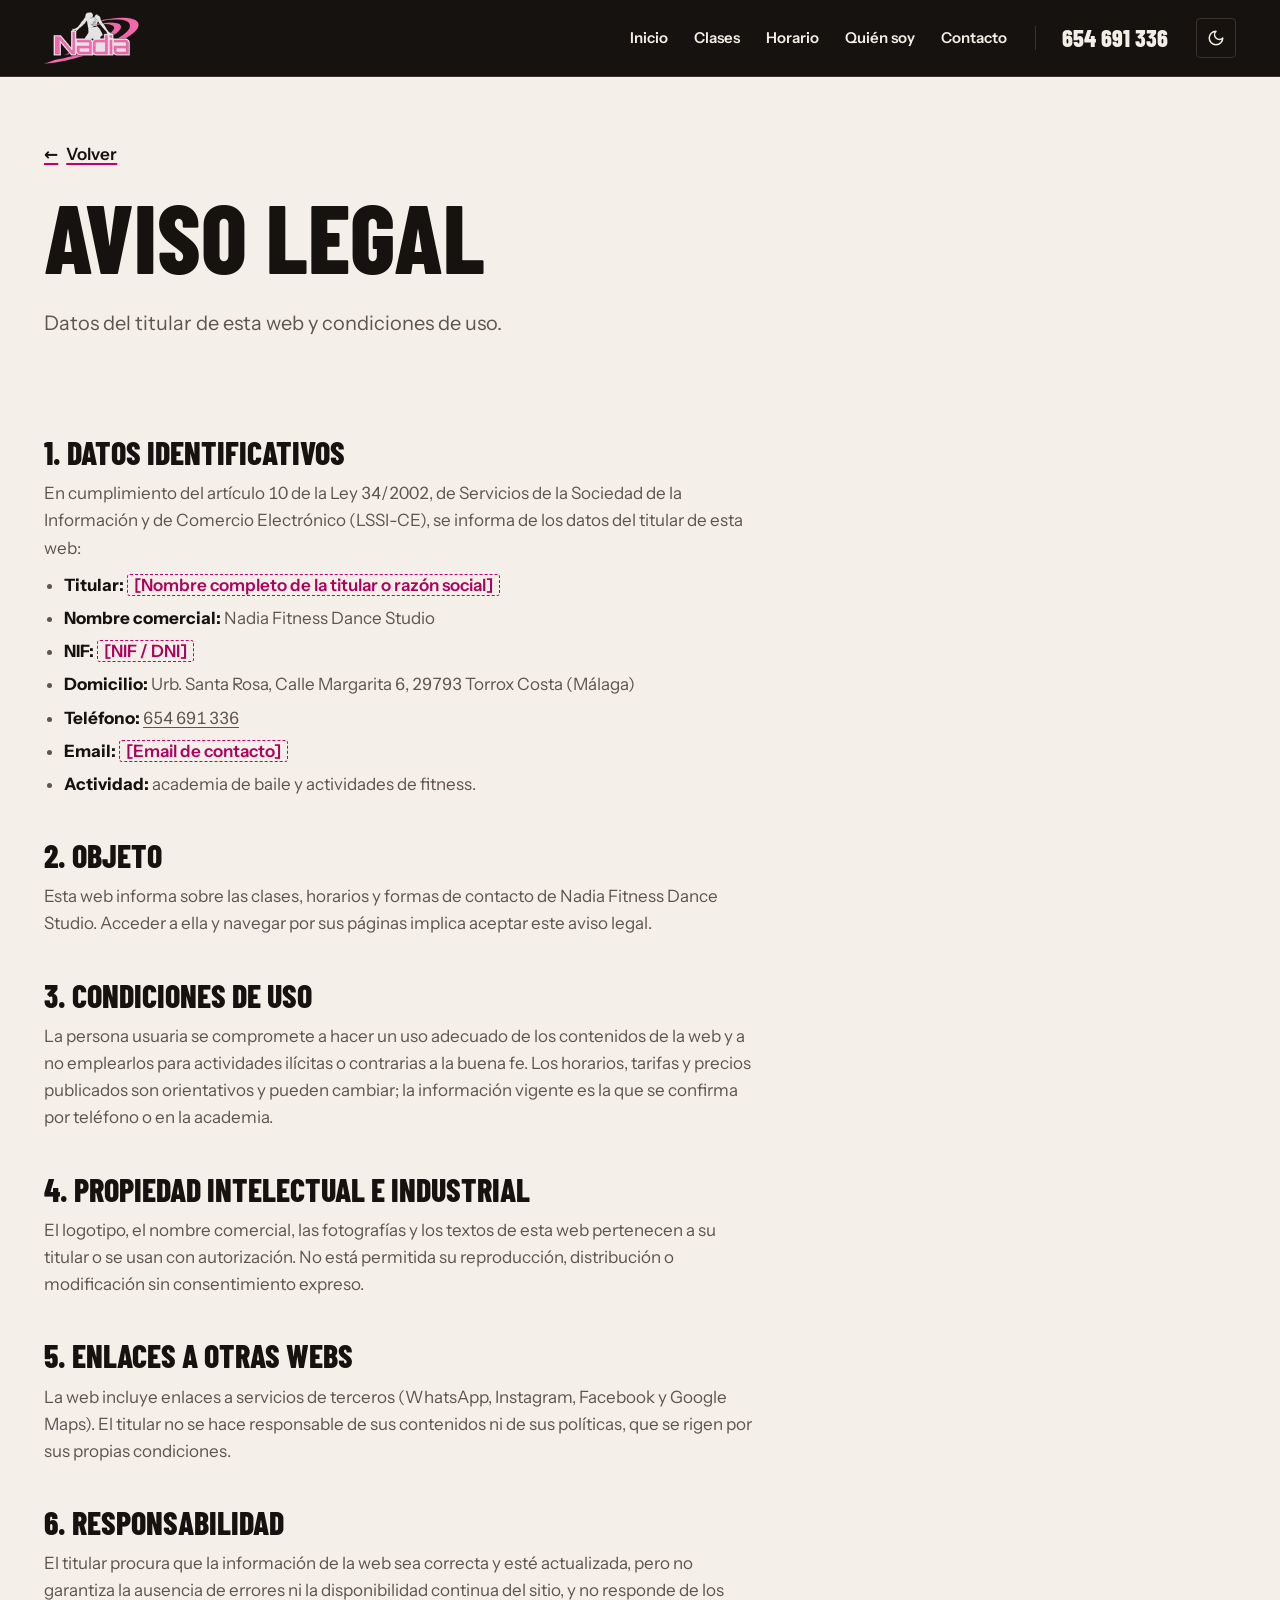
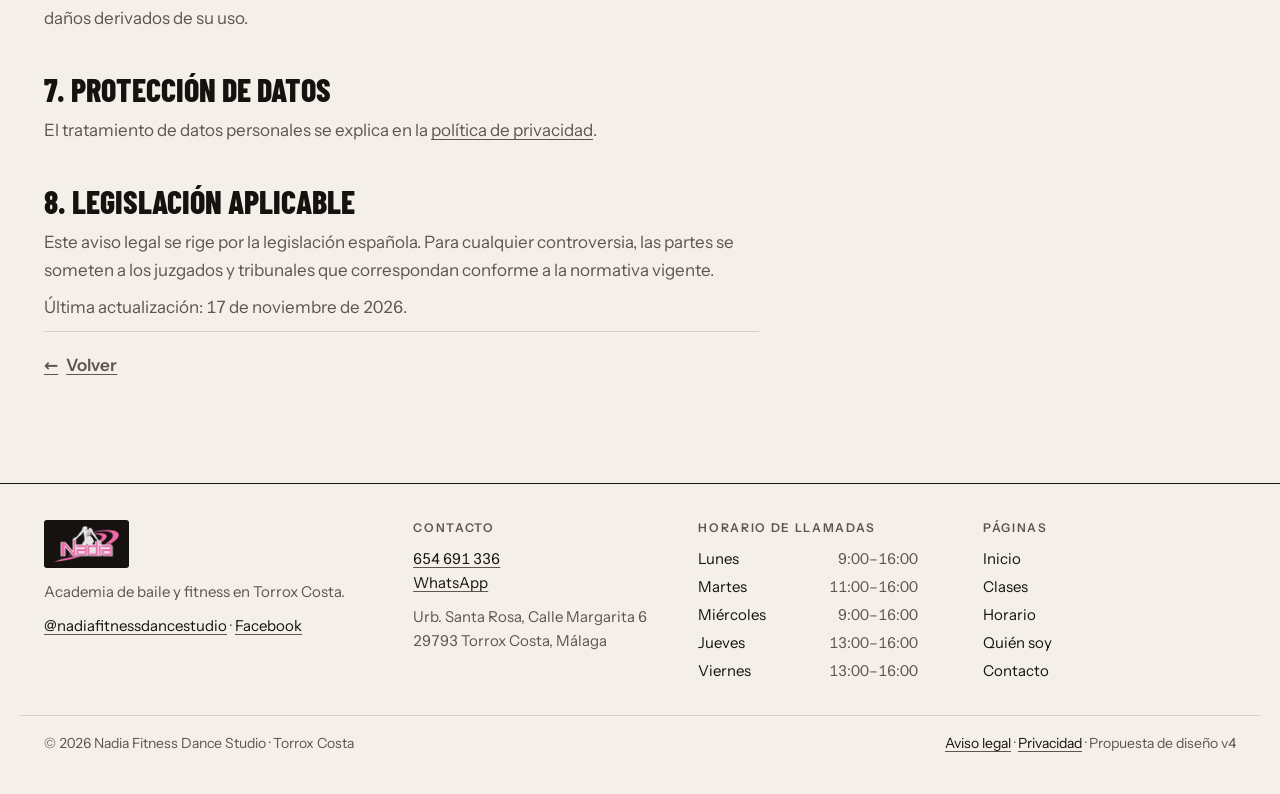
==== commit 09fe507d: "Responsive logo and photos, single render-blocking CSS Co-Authored-By: Claude Opus 5.5 <noreply@anth" ====
--- a/aviso-legal/index.html
+++ b/aviso-legal/index.html
@@ -26,8 +26,7 @@
 <script>document.documentElement.classList.add("js");try{var t=localStorage.getItem("nf4-theme");if(t)document.documentElement.setAttribute("data-theme",t)}catch(e){}</script>
 <link rel="preload" href="../assets/fonts/barlow-condensed-800-normal-latin.woff2" as="font" type="font/woff2" crossorigin>
 <link rel="preload" href="../assets/fonts/instrument-sans-normal-latin.woff2" as="font" type="font/woff2" crossorigin>
-<link rel="stylesheet" href="../assets/css/fonts.css?v=1">
-<link rel="stylesheet" href="../assets/css/site.css?v=2">
+<link rel="stylesheet" href="../assets/css/site.css?v=3">
 <script type="application/ld+json">{"@context": "https://schema.org", "@type": "SportsActivityLocation", "name": "Nadia Fitness Dance Studio", "description": "Academia de baile y fitness en Torrox Costa: grupos de dance por niveles, Fitdance, PowerHIIT y Aquafitness.", "url": "https://negimaru.github.io/nadia-fitness-v4/", "telephone": "+34654691336", "image": "https://negimaru.github.io/nadia-fitness-v4/assets/img/og-nadia-fitness.jpg", "address": {"@type": "PostalAddress", "streetAddress": "Urb. Santa Rosa, Calle Margarita 6", "postalCode": "29793", "addressLocality": "Torrox Costa", "addressRegion": "Málaga", "addressCountry": "ES"}, "geo": {"@type": "GeoCoordinates", "latitude": 36.734952643097586, "longitude": -3.973681796403784}, "hasMap": "https://maps.app.goo.gl/jp69zpacG6Zni4Du5", "areaServed": ["Torrox", "Torrox Costa", "Nerja", "Algarrobo"], "sameAs": ["https://www.instagram.com/nadiafitnessdancestudio/", "https://www.facebook.com/profile.php?id=61571423443783"], "openingHoursSpecification": [{"@type": "OpeningHoursSpecification", "dayOfWeek": ["Monday", "Tuesday", "Wednesday", "Thursday", "Friday"], "opens": "09:30", "closes": "21:30"}], "makesOffer": [{"@type": "Offer", "itemOffered": {"@type": "Service", "name": "Grupo Dance Baby", "description": "Los más pequeños de la academia se inician en el baile jugando: ritmo, coordinación y sus primeras coreografías en grupo."}}, {"@type": "Offer", "itemOffered": {"@type": "Service", "name": "Grupo Dance Intermedio", "description": "Dos grupos, Intermedio 1 e Intermedio 2, para quien ya tiene base y quiere seguir progresando en técnica y coreografía."}}, {"@type": "Offer", "itemOffered": {"@type": "Service", "name": "Grupo Dance Avanzado", "description": "Coreografías más exigentes para quien ya domina la base y quiere ir un paso más allá."}}, {"@type": "Offer", "itemOffered": {"@type": "Service", "name": "WeDance Grupo Adulto", "description": "Baile en grupo para adultos. Aprende coreografías, muévete y pásalo bien sin necesidad de experiencia previa."}}, {"@type": "Offer", "itemOffered": {"@type": "Service", "name": "Fitdance", "description": "Clase dirigida que mezcla fitness y baile: cardio a ritmo de coreografía para sudar sin darte cuenta."}}, {"@type": "Offer", "itemOffered": {"@type": "Service", "name": "PowerHIIT", "description": "Entrenamiento funcional de alta intensidad por intervalos. Tienes grupo de mañana y de tarde para encajarlo en tu semana."}}, {"@type": "Offer", "itemOffered": {"@type": "Service", "name": "Aquafitness", "description": "Ejercicio en el agua, en piscina exterior: trabajo cardiovascular y de tono muscular con bajo impacto en las articulaciones."}}]}</script>
 <script src="../assets/js/site.js?v=1" defer></script>
 </head>
@@ -35,7 +34,7 @@
 <a class="skip" href="#main">Saltar al contenido</a>
 <header class="band">
 <div class="wrap band-in">
-<a class="brand" href="../"><img src="../assets/img/logo.png" alt="Nadia Fitness Dance Studio, inicio" width="110" height="60"></a>
+<a class="brand" href="../"><img src="../assets/img/logo-280.webp" srcset="../assets/img/logo-140.webp 140w, ../assets/img/logo-200.webp 200w, ../assets/img/logo-280.webp 280w, ../assets/img/logo-340.webp 340w, ../assets/img/logo-400.webp 400w" sizes="95px" alt="Nadia Fitness Dance Studio, inicio" width="110" height="60"></a>
 <nav class="nav" aria-label="Principal">
 <button class="burger" type="button" aria-expanded="false" aria-controls="menu" aria-label="Abrir menú"><span></span><span></span><span></span></button>
 <ul id="menu"><li><a href="../"><span class="n n-blank" aria-hidden="true">00</span>Inicio</a></li><li><a href="../clases/"><span class="n" aria-hidden="true">01</span>Clases</a></li><li><a href="../horario/"><span class="n" aria-hidden="true">02</span>Horario</a></li><li><a href="../quien-soy/"><span class="n" aria-hidden="true">03</span>Quién soy</a></li><li><a href="../contacto/"><span class="n" aria-hidden="true">04</span>Contacto</a></li><li class="menu-phone"><a href="tel:+34654691336">654 691 336</a></li></ul>
@@ -82,7 +81,7 @@
 </main>
 <footer class="foot">
 <div class="wrap foot-grid">
-<div><img class="foot-logo" src="../assets/img/logo.png" alt="" width="110" height="60" loading="lazy">
+<div><img class="foot-logo" src="../assets/img/logo-280.webp" srcset="../assets/img/logo-140.webp 140w, ../assets/img/logo-200.webp 200w, ../assets/img/logo-280.webp 280w, ../assets/img/logo-340.webp 340w, ../assets/img/logo-400.webp 400w" sizes="95px" alt="" width="110" height="60" loading="lazy">
 <p>Academia de baile y fitness en Torrox Costa.</p>
 <p><a href="https://www.instagram.com/nadiafitnessdancestudio/" target="_blank" rel="noopener">@nadiafitnessdancestudio<span class="sr-only"> (se abre en otra pestaña)</span></a> · <a href="https://www.facebook.com/profile.php?id=61571423443783" target="_blank" rel="noopener">Facebook<span class="sr-only"> (se abre en otra pestaña)</span></a></p></div>
 <div><h2 class="label">Contacto</h2><p><a href="tel:+34654691336">654 691 336</a><br><a href="https://wa.me/34654691336?text=%C2%A1Hola%21%20Quiero%20informaci%C3%B3n%20sobre%20las%20clases." target="_blank" rel="noopener">WhatsApp<span class="sr-only"> (se abre en otra pestaña)</span></a></p>
--- a/assets/css/site.css
+++ b/assets/css/site.css
@@ -1,3 +1,61 @@
+/* Self-hosted fonts (SIL Open Font License 1.1): Barlow Condensed 800 (display), Instrument Sans (text). */
+/* latin-ext */
+@font-face {
+  font-family: 'Barlow Condensed';
+  font-style: italic;
+  font-weight: 800;
+  font-display: swap;
+  src: url(../fonts/barlow-condensed-800-italic-latin-ext.woff2) format('woff2');
+  unicode-range: U+0100-02BA, U+02BD-02C5, U+02C7-02CC, U+02CE-02D7, U+02DD-02FF, U+0304, U+0308, U+0329, U+1D00-1DBF, U+1E00-1E9F, U+1EF2-1EFF, U+2020, U+20A0-20AB, U+20AD-20C4, U+2113, U+2C60-2C7F, U+A720-A7FF;
+}
+/* latin */
+@font-face {
+  font-family: 'Barlow Condensed';
+  font-style: italic;
+  font-weight: 800;
+  font-display: swap;
+  src: url(../fonts/barlow-condensed-800-italic-latin.woff2) format('woff2');
+  unicode-range: U+0000-00FF, U+0131, U+0152-0153, U+02BB-02BC, U+02C6, U+02DA, U+02DC, U+0304, U+0308, U+0329, U+2000-206F, U+20AC, U+2122, U+2191, U+2193, U+2212, U+2215, U+FEFF, U+FFFD;
+}
+/* latin-ext */
+@font-face {
+  font-family: 'Barlow Condensed';
+  font-style: normal;
+  font-weight: 800;
+  font-display: swap;
+  src: url(../fonts/barlow-condensed-800-normal-latin-ext.woff2) format('woff2');
+  unicode-range: U+0100-02BA, U+02BD-02C5, U+02C7-02CC, U+02CE-02D7, U+02DD-02FF, U+0304, U+0308, U+0329, U+1D00-1DBF, U+1E00-1E9F, U+1EF2-1EFF, U+2020, U+20A0-20AB, U+20AD-20C4, U+2113, U+2C60-2C7F, U+A720-A7FF;
+}
+/* latin */
+@font-face {
+  font-family: 'Barlow Condensed';
+  font-style: normal;
+  font-weight: 800;
+  font-display: swap;
+  src: url(../fonts/barlow-condensed-800-normal-latin.woff2) format('woff2');
+  unicode-range: U+0000-00FF, U+0131, U+0152-0153, U+02BB-02BC, U+02C6, U+02DA, U+02DC, U+0304, U+0308, U+0329, U+2000-206F, U+20AC, U+2122, U+2191, U+2193, U+2212, U+2215, U+FEFF, U+FFFD;
+}
+/* latin-ext */
+@font-face {
+  font-family: 'Instrument Sans';
+  font-style: normal;
+  font-weight: 400 700;
+  font-stretch: 100%;
+  font-display: swap;
+  src: url(../fonts/instrument-sans-normal-latin-ext.woff2) format('woff2');
+  unicode-range: U+0100-02BA, U+02BD-02C5, U+02C7-02CC, U+02CE-02D7, U+02DD-02FF, U+0304, U+0308, U+0329, U+1D00-1DBF, U+1E00-1E9F, U+1EF2-1EFF, U+2020, U+20A0-20AB, U+20AD-20C4, U+2113, U+2C60-2C7F, U+A720-A7FF;
+}
+/* latin */
+@font-face {
+  font-family: 'Instrument Sans';
+  font-style: normal;
+  font-weight: 400 700;
+  font-stretch: 100%;
+  font-display: swap;
+  src: url(../fonts/instrument-sans-normal-latin.woff2) format('woff2');
+  unicode-range: U+0000-00FF, U+0131, U+0152-0153, U+02BB-02BC, U+02C6, U+02DA, U+02DC, U+0304, U+0308, U+0329, U+2000-206F, U+20AC, U+2122, U+2191, U+2193, U+2212, U+2215, U+FEFF, U+FFFD;
+}
+
 /* Nadia Fitness Dance Studio — v4. Read DESIGN.md first; use only these tokens. */
 
 :root {
